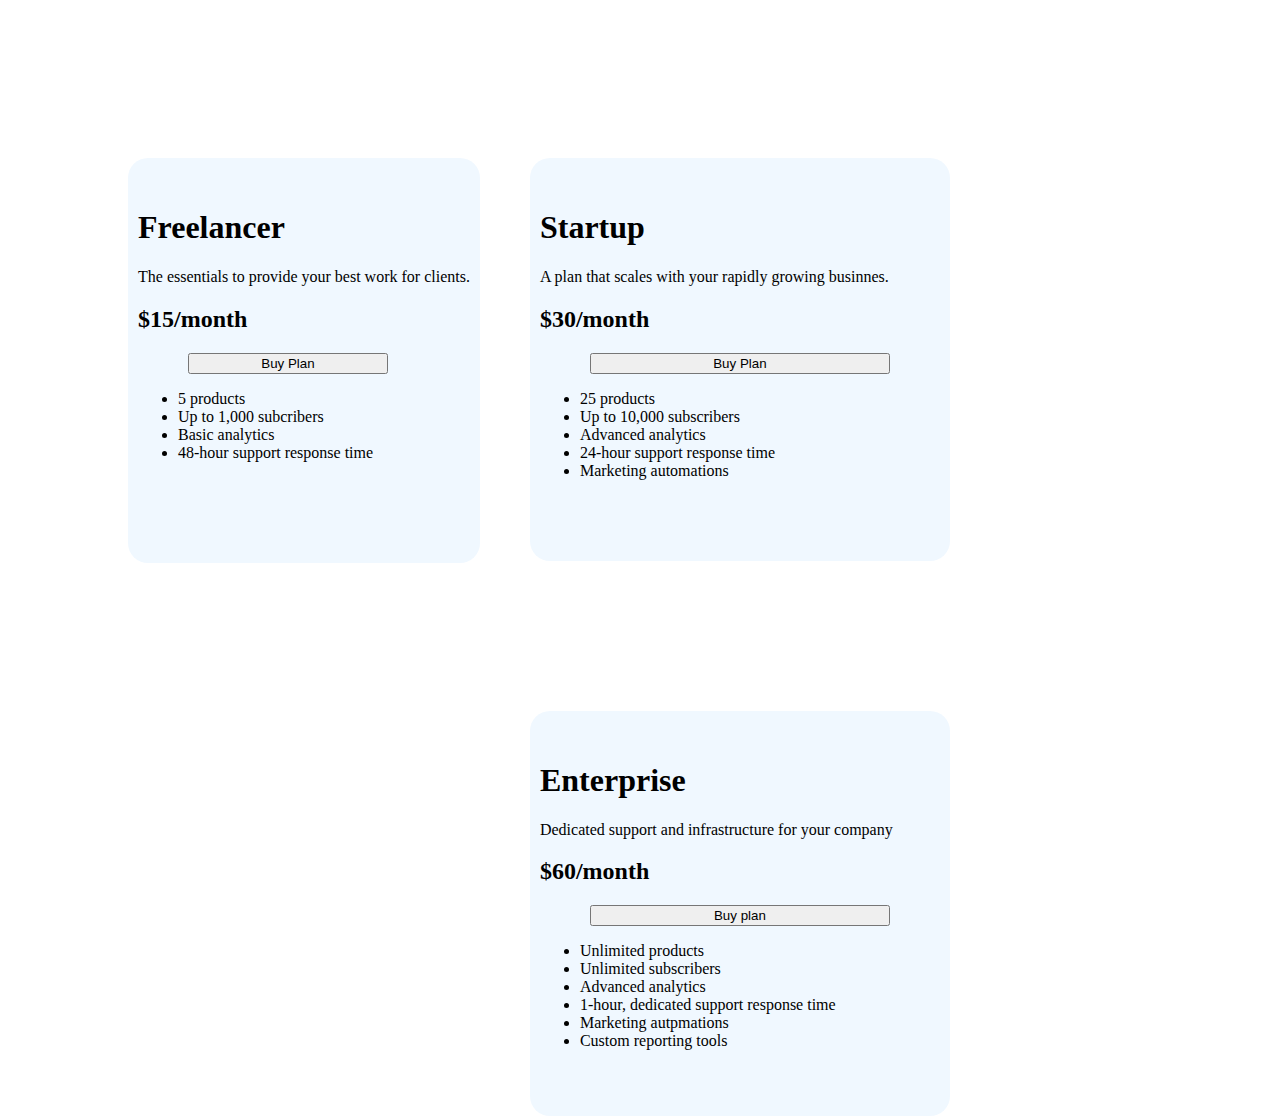
==== deneme/index.html @ 118d8860 "deneme eklendi" ====
<!DOCTYPE html>
<html lang="tr">
<head>
    <meta charset="UTF-8">
    <meta http-equiv="X-UA-Compatible" content="IE=edge">
    <meta name="viewport" content="width=device-width, initial-scale=1.0">
    <title>Deneme</title>
    <link rel="stylesheet" href="style.css">
</head>
<body>
    <div class="kutu1">
        <h1>
            Freelancer
        </h1>
        <p>
            The essentials to provide your best work for clients.
        </p>
        <h2>
            $15/month
        </h2>
        <button class="buton-1">
            Buy Plan
        </button>
        <ul>
            <li>
                5 products
            </li>
            <li>
                Up to 1,000 subcribers
            </li>
            <li>
                Basic analytics
            </li>
            <li>
                48-hour support response time
            </li>
        </ul>
    </div>
    <div class="kutu2">
        <h1>
            Startup
        </h1>
        <p>
            A plan that scales with your rapidly growing businnes.
        </p>
        <h2>
            $30/month
        </h2>
        <button class="buton-2">
            Buy Plan
        </button>
        <ul>
            <li>
                25 products
            </li>
            <li>
                Up to 10,000 subscribers
            </li>
            <li>
                Advanced analytics
            </li>
            <li>
                24-hour support response time
            </li>
            <li>
                Marketing automations
            </li>
        </ul>        
    </div>
    <div class="kutu3">
        <h1>
            Enterprise
        </h1>
        <p>
            Dedicated support and infrastructure for your company
        </p>
        <h2>
            $60/month
        </h2>
        <button class="buton-3">
            Buy plan
        </button>
        <ul>
            <li>
                Unlimited products
            </li>
            <li>
                Unlimited subscribers
            </li>
            <li>
                Advanced analytics
            </li>
            <li>
                1-hour, dedicated support response time
            </li>
            <li>
                Marketing autpmations
            </li>
            <li>
                Custom reporting tools
            </li>
        </ul>
    </div>
</body>
</html>
---- deneme/style.css ----
.kutu1{
background-color:aliceblue;
margin-left: 120px;
margin-top: 150px;
padding-left: 10px;
padding-right: 10px;
padding-bottom: 85px;
padding-top: 30px;
float: left;
border-radius: 20px;
}

.kutu2{
background-color:aliceblue;
margin-left: 50px;
margin-top: 150px;
padding-left: 10px;
padding-right: 10px;
padding-bottom: 65px;
padding-top: 30px;
float: left;
border-radius: 20px;
}

.kutu3{
background-color:aliceblue;
margin-left: 50px;
margin-top: 150px;
padding-left: 10px;
padding-right: 10px;
padding-top: 30px;
padding-bottom: 50px;
float: left;
border-radius: 20px;
}

.buton-1{
margin-right: 50px;
margin-left: 50px;
width: 200px;
}

.buton-2{
margin-right: 50px;
margin-left: 50px;
width: 300px;
}

.buton-3{
margin-right: 50px;
margin-left: 50px;
width: 300px;
}
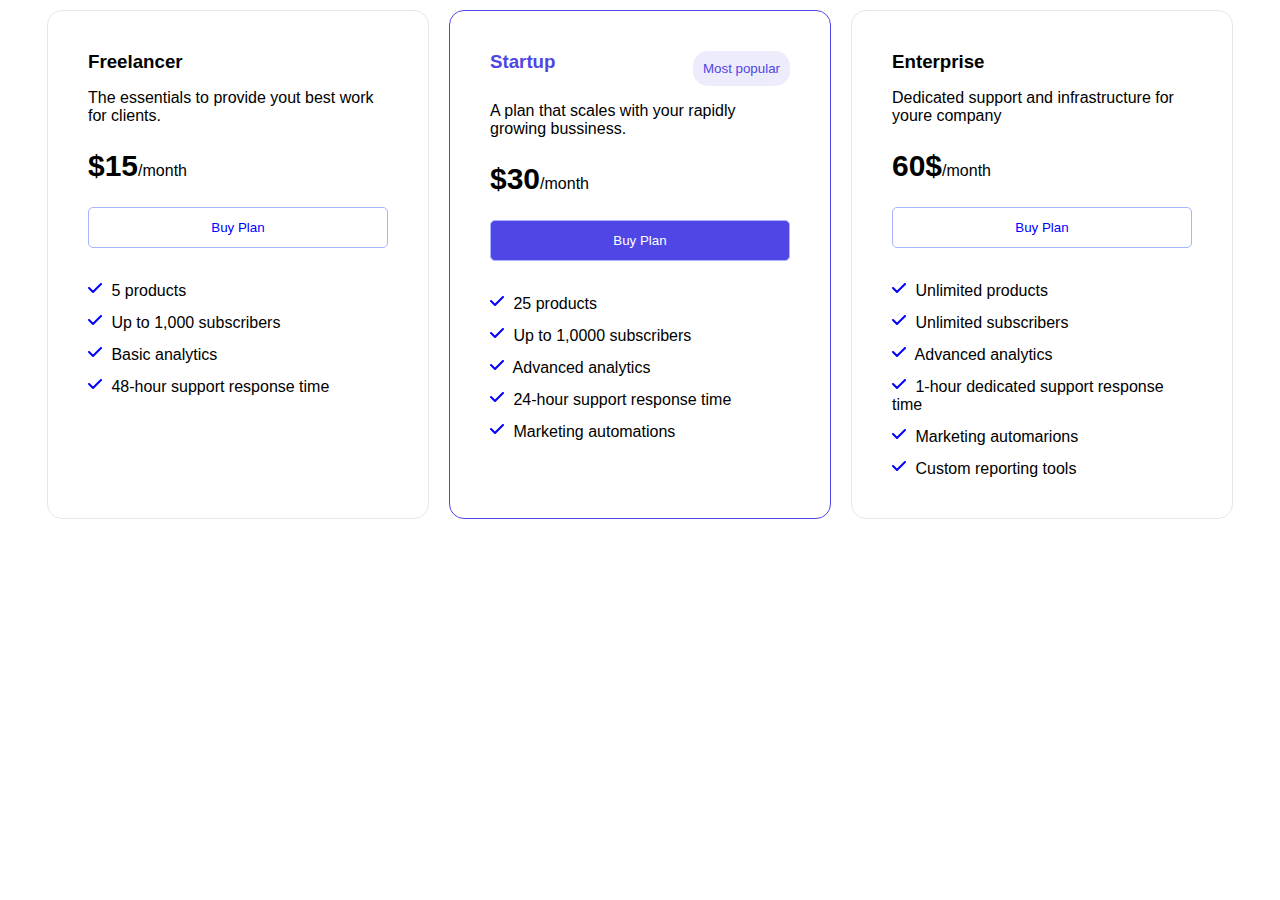
==== commit 96ff3150: "deneme" ====
--- a/deneme/index.html
+++ b/deneme/index.html
@@ -1,5 +1,6 @@
 <!DOCTYPE html>
 <html lang="tr">
+
 <head>
     <meta charset="UTF-8">
     <meta http-equiv="X-UA-Compatible" content="IE=edge">
@@ -7,99 +8,74 @@
     <title>Deneme</title>
     <link rel="stylesheet" href="style.css">
 </head>
+
 <body>
-    <div class="kutu1">
-        <h1>
-            Freelancer
-        </h1>
-        <p>
-            The essentials to provide your best work for clients.
-        </p>
-        <h2>
-            $15/month
-        </h2>
-        <button class="buton-1">
-            Buy Plan
-        </button>
-        <ul>
-            <li>
-                5 products
-            </li>
-            <li>
-                Up to 1,000 subcribers
-            </li>
-            <li>
-                Basic analytics
-            </li>
-            <li>
-                48-hour support response time
-            </li>
-        </ul>
-    </div>
-    <div class="kutu2">
-        <h1>
-            Startup
-        </h1>
-        <p>
-            A plan that scales with your rapidly growing businnes.
-        </p>
-        <h2>
-            $30/month
-        </h2>
-        <button class="buton-2">
-            Buy Plan
-        </button>
-        <ul>
-            <li>
-                25 products
-            </li>
-            <li>
-                Up to 10,000 subscribers
-            </li>
-            <li>
-                Advanced analytics
-            </li>
-            <li>
-                24-hour support response time
-            </li>
-            <li>
-                Marketing automations
-            </li>
-        </ul>        
-    </div>
-    <div class="kutu3">
-        <h1>
-            Enterprise
-        </h1>
-        <p>
-            Dedicated support and infrastructure for your company
-        </p>
-        <h2>
-            $60/month
-        </h2>
-        <button class="buton-3">
-            Buy plan
-        </button>
-        <ul>
-            <li>
-                Unlimited products
-            </li>
-            <li>
-                Unlimited subscribers
-            </li>
-            <li>
-                Advanced analytics
-            </li>
-            <li>
-                1-hour, dedicated support response time
-            </li>
-            <li>
-                Marketing autpmations
-            </li>
-            <li>
-                Custom reporting tools
-            </li>
-        </ul>
+    <div class="container">
+        <div class="box">
+            <h3>Freelancer</h3>
+            <p class="subtitle">The essentials to provide yout best work for clients.</p>
+            <p class="price">
+                <span class="bold-text">$15</span>/month
+            </p>
+            <button class="btn">Buy Plan</button>
+            <ul class="liste">
+                <li><svg xmlns="http://www.w3.org/2000/svg" fill="blue" height="1em" viewBox="0 0 448 512"><!--! Font Awesome Free 6.4.0 by @fontawesome - https://fontawesome.com License - https://fontawesome.com/license (Commercial License) Copyright 2023 Fonticons, Inc. --><path d="M438.6 105.4c12.5 12.5 12.5 32.8 0 45.3l-256 256c-12.5 12.5-32.8 12.5-45.3 0l-128-128c-12.5-12.5-12.5-32.8 0-45.3s32.8-12.5 45.3 0L160 338.7 393.4 105.4c12.5-12.5 32.8-12.5 45.3 0z"/></svg>
+                    5 products</li>
+                <li><svg xmlns="http://www.w3.org/2000/svg" fill="blue" height="1em" viewBox="0 0 448 512"><!--! Font Awesome Free 6.4.0 by @fontawesome - https://fontawesome.com License - https://fontawesome.com/license (Commercial License) Copyright 2023 Fonticons, Inc. --><path d="M438.6 105.4c12.5 12.5 12.5 32.8 0 45.3l-256 256c-12.5 12.5-32.8 12.5-45.3 0l-128-128c-12.5-12.5-12.5-32.8 0-45.3s32.8-12.5 45.3 0L160 338.7 393.4 105.4c12.5-12.5 32.8-12.5 45.3 0z"/></svg>
+                    Up to 1,000 subscribers</li>
+                <li><svg xmlns="http://www.w3.org/2000/svg" fill="blue" height="1em" viewBox="0 0 448 512"><!--! Font Awesome Free 6.4.0 by @fontawesome - https://fontawesome.com License - https://fontawesome.com/license (Commercial License) Copyright 2023 Fonticons, Inc. --><path d="M438.6 105.4c12.5 12.5 12.5 32.8 0 45.3l-256 256c-12.5 12.5-32.8 12.5-45.3 0l-128-128c-12.5-12.5-12.5-32.8 0-45.3s32.8-12.5 45.3 0L160 338.7 393.4 105.4c12.5-12.5 32.8-12.5 45.3 0z"/></svg>
+                    Basic analytics</li>
+                <li><svg xmlns="http://www.w3.org/2000/svg" fill="blue" height="1em" viewBox="0 0 448 512"><!--! Font Awesome Free 6.4.0 by @fontawesome - https://fontawesome.com License - https://fontawesome.com/license (Commercial License) Copyright 2023 Fonticons, Inc. --><path d="M438.6 105.4c12.5 12.5 12.5 32.8 0 45.3l-256 256c-12.5 12.5-32.8 12.5-45.3 0l-128-128c-12.5-12.5-12.5-32.8 0-45.3s32.8-12.5 45.3 0L160 338.7 393.4 105.4c12.5-12.5 32.8-12.5 45.3 0z"/></svg>
+                    48-hour support response time </li>
+            </ul>
+        </div>
+        <div class="box" id="most-popular" >
+            <div class="btn1">
+                <h3>Startup</h3>
+                <button id="popular-buton">Most popular</button>
+            </div>
+            <p class="subtitle">A plan that scales with your rapidly growing bussiness.</p>
+            <p class="price">
+                <span class="bold-text">$30</span>/month
+            </p>
+            <button class="btn" id="btn2">Buy Plan</button>
+            <ul class="liste">
+                <li>
+                    <svg xmlns="http://www.w3.org/2000/svg" fill="blue" height="1em" viewBox="0 0 448 512"><!--! Font Awesome Free 6.4.0 by @fontawesome - https://fontawesome.com License - https://fontawesome.com/license (Commercial License) Copyright 2023 Fonticons, Inc. --><path d="M438.6 105.4c12.5 12.5 12.5 32.8 0 45.3l-256 256c-12.5 12.5-32.8 12.5-45.3 0l-128-128c-12.5-12.5-12.5-32.8 0-45.3s32.8-12.5 45.3 0L160 338.7 393.4 105.4c12.5-12.5 32.8-12.5 45.3 0z"/></svg>
+                    25 products</li>
+                <li><svg xmlns="http://www.w3.org/2000/svg" fill="blue" height="1em" viewBox="0 0 448 512"><!--! Font Awesome Free 6.4.0 by @fontawesome - https://fontawesome.com License - https://fontawesome.com/license (Commercial License) Copyright 2023 Fonticons, Inc. --><path d="M438.6 105.4c12.5 12.5 12.5 32.8 0 45.3l-256 256c-12.5 12.5-32.8 12.5-45.3 0l-128-128c-12.5-12.5-12.5-32.8 0-45.3s32.8-12.5 45.3 0L160 338.7 393.4 105.4c12.5-12.5 32.8-12.5 45.3 0z"/></svg>
+                    Up to 1,0000 subscribers</li>
+                <li><svg xmlns="http://www.w3.org/2000/svg" fill="blue" height="1em" viewBox="0 0 448 512"><!--! Font Awesome Free 6.4.0 by @fontawesome - https://fontawesome.com License - https://fontawesome.com/license (Commercial License) Copyright 2023 Fonticons, Inc. --><path d="M438.6 105.4c12.5 12.5 12.5 32.8 0 45.3l-256 256c-12.5 12.5-32.8 12.5-45.3 0l-128-128c-12.5-12.5-12.5-32.8 0-45.3s32.8-12.5 45.3 0L160 338.7 393.4 105.4c12.5-12.5 32.8-12.5 45.3 0z"/></svg>
+                    Advanced analytics</li>
+                <li><svg xmlns="http://www.w3.org/2000/svg" fill="blue" height="1em" viewBox="0 0 448 512"><!--! Font Awesome Free 6.4.0 by @fontawesome - https://fontawesome.com License - https://fontawesome.com/license (Commercial License) Copyright 2023 Fonticons, Inc. --><path d="M438.6 105.4c12.5 12.5 12.5 32.8 0 45.3l-256 256c-12.5 12.5-32.8 12.5-45.3 0l-128-128c-12.5-12.5-12.5-32.8 0-45.3s32.8-12.5 45.3 0L160 338.7 393.4 105.4c12.5-12.5 32.8-12.5 45.3 0z"/></svg>
+                    24-hour support response time </li>
+                <li><svg xmlns="http://www.w3.org/2000/svg" fill="blue" height="1em" viewBox="0 0 448 512"><!--! Font Awesome Free 6.4.0 by @fontawesome - https://fontawesome.com License - https://fontawesome.com/license (Commercial License) Copyright 2023 Fonticons, Inc. --><path d="M438.6 105.4c12.5 12.5 12.5 32.8 0 45.3l-256 256c-12.5 12.5-32.8 12.5-45.3 0l-128-128c-12.5-12.5-12.5-32.8 0-45.3s32.8-12.5 45.3 0L160 338.7 393.4 105.4c12.5-12.5 32.8-12.5 45.3 0z"/></svg>
+                    Marketing automations</li>
+            </ul>
+        </div>
+        <div class="box">
+            <h3>Enterprise</h3>
+            <p class="subtitle">Dedicated support and infrastructure for youre company</p>
+            <p class="price">
+                <span class="bold-text">60$</span>/month
+            </p>
+            <button class="btn">Buy Plan</button>
+            <ul class="liste">
+                <li><svg xmlns="http://www.w3.org/2000/svg" fill="blue" height="1em" viewBox="0 0 448 512"><!--! Font Awesome Free 6.4.0 by @fontawesome - https://fontawesome.com License - https://fontawesome.com/license (Commercial License) Copyright 2023 Fonticons, Inc. --><path d="M438.6 105.4c12.5 12.5 12.5 32.8 0 45.3l-256 256c-12.5 12.5-32.8 12.5-45.3 0l-128-128c-12.5-12.5-12.5-32.8 0-45.3s32.8-12.5 45.3 0L160 338.7 393.4 105.4c12.5-12.5 32.8-12.5 45.3 0z"/></svg>
+                    Unlimited products</li>
+                <li><svg xmlns="http://www.w3.org/2000/svg" fill="blue" height="1em" viewBox="0 0 448 512"><!--! Font Awesome Free 6.4.0 by @fontawesome - https://fontawesome.com License - https://fontawesome.com/license (Commercial License) Copyright 2023 Fonticons, Inc. --><path d="M438.6 105.4c12.5 12.5 12.5 32.8 0 45.3l-256 256c-12.5 12.5-32.8 12.5-45.3 0l-128-128c-12.5-12.5-12.5-32.8 0-45.3s32.8-12.5 45.3 0L160 338.7 393.4 105.4c12.5-12.5 32.8-12.5 45.3 0z"/></svg>
+                    Unlimited subscribers</li>
+                <li><svg xmlns="http://www.w3.org/2000/svg" fill="blue" height="1em" viewBox="0 0 448 512"><!--! Font Awesome Free 6.4.0 by @fontawesome - https://fontawesome.com License - https://fontawesome.com/license (Commercial License) Copyright 2023 Fonticons, Inc. --><path d="M438.6 105.4c12.5 12.5 12.5 32.8 0 45.3l-256 256c-12.5 12.5-32.8 12.5-45.3 0l-128-128c-12.5-12.5-12.5-32.8 0-45.3s32.8-12.5 45.3 0L160 338.7 393.4 105.4c12.5-12.5 32.8-12.5 45.3 0z"/></svg>
+                    Advanced analytics</li>
+                <li><svg xmlns="http://www.w3.org/2000/svg" fill="blue" height="1em" viewBox="0 0 448 512"><!--! Font Awesome Free 6.4.0 by @fontawesome - https://fontawesome.com License - https://fontawesome.com/license (Commercial License) Copyright 2023 Fonticons, Inc. --><path d="M438.6 105.4c12.5 12.5 12.5 32.8 0 45.3l-256 256c-12.5 12.5-32.8 12.5-45.3 0l-128-128c-12.5-12.5-12.5-32.8 0-45.3s32.8-12.5 45.3 0L160 338.7 393.4 105.4c12.5-12.5 32.8-12.5 45.3 0z"/></svg>
+                    1-hour dedicated support response time </li>
+                <li><svg xmlns="http://www.w3.org/2000/svg" fill="blue" height="1em" viewBox="0 0 448 512"><!--! Font Awesome Free 6.4.0 by @fontawesome - https://fontawesome.com License - https://fontawesome.com/license (Commercial License) Copyright 2023 Fonticons, Inc. --><path d="M438.6 105.4c12.5 12.5 12.5 32.8 0 45.3l-256 256c-12.5 12.5-32.8 12.5-45.3 0l-128-128c-12.5-12.5-12.5-32.8 0-45.3s32.8-12.5 45.3 0L160 338.7 393.4 105.4c12.5-12.5 32.8-12.5 45.3 0z"/></svg>
+                    Marketing automarions</li>
+                <li><svg xmlns="http://www.w3.org/2000/svg" fill="blue" height="1em" viewBox="0 0 448 512"><!--! Font Awesome Free 6.4.0 by @fontawesome - https://fontawesome.com License - https://fontawesome.com/license (Commercial License) Copyright 2023 Fonticons, Inc. --><path d="M438.6 105.4c12.5 12.5 12.5 32.8 0 45.3l-256 256c-12.5 12.5-32.8 12.5-45.3 0l-128-128c-12.5-12.5-12.5-32.8 0-45.3s32.8-12.5 45.3 0L160 338.7 393.4 105.4c12.5-12.5 32.8-12.5 45.3 0z"/></svg>
+                    Custom reporting tools</li>
+            </ul>
+        </div>
     </div>
 </body>
+
 </html>--- a/deneme/style.css
+++ b/deneme/style.css
@@ -1,53 +1,86 @@
-.kutu1{
-background-color:aliceblue;
-margin-left: 120px;
-margin-top: 150px;
-padding-left: 10px;
-padding-right: 10px;
-padding-bottom: 85px;
-padding-top: 30px;
-float: left;
-border-radius: 20px;
+*{
+padding: 0;
+margin: 0;
+text-decoration: none;
+list-style-type:none;
 }
 
-.kutu2{
-background-color:aliceblue;
-margin-left: 50px;
-margin-top: 150px;
-padding-left: 10px;
-padding-right: 10px;
-padding-bottom: 65px;
-padding-top: 30px;
-float: left;
-border-radius: 20px;
+body{
+font-family:  "Helvetica", sans-serif;
 }
 
-.kutu3{
-background-color:aliceblue;
-margin-left: 50px;
-margin-top: 150px;
-padding-left: 10px;
-padding-right: 10px;
-padding-top: 30px;
-padding-bottom: 50px;
-float: left;
-border-radius: 20px;
+.container{
+display:flex;
+justify-content: center;
+background-color:#FFFF ;
+flex-wrap: wrap;
 }
 
-.buton-1{
-margin-right: 50px;
-margin-left: 50px;
-width: 200px;
-}
-
-.buton-2{
-margin-right: 50px;
-margin-left: 50px;
+.box{
+border: 1px solid #e5e7eb;
+padding: 40px;
+margin: 10px;
+border-radius: 15px;
 width: 300px;
 }
 
-.buton-3{
-margin-right: 50px;
-margin-left: 50px;
-width: 300px;
+.subtitle{
+margin-top: 16px;
+}
+
+.price{
+margin-top: 24px;
+}
+
+.btn{
+border: 1px solid #A5B4FC;
+border-radius: 5px;
+margin-top: 24px;
+padding: 12px 0px;
+background-color: white;
+width:100%;
+color: blue;
+}
+
+#btn2{
+background-color: #4F46E5;
+color: white;
+}
+
+.liste{
+margin-top: 32px;
+}
+
+.bold-text{
+font-size: 30px;
+font-weight: 800;
+}
+
+.btn1{
+display: flex;
+justify-content: space-between;
+}
+
+#popular-buton{
+border: none;
+border-radius:15px ;
+background-color: #EDECFC;
+padding: 10px;
+color: #4F46E5;
+}
+
+#most-popular{
+border-color: #4F46E5;
+}
+
+#most-popular h3{
+color: #4F46E5;
+}
+
+.box ul li{
+margin-top: 12px;
+}
+
+.box ul li svg{
+margin-right: 5px;
 }